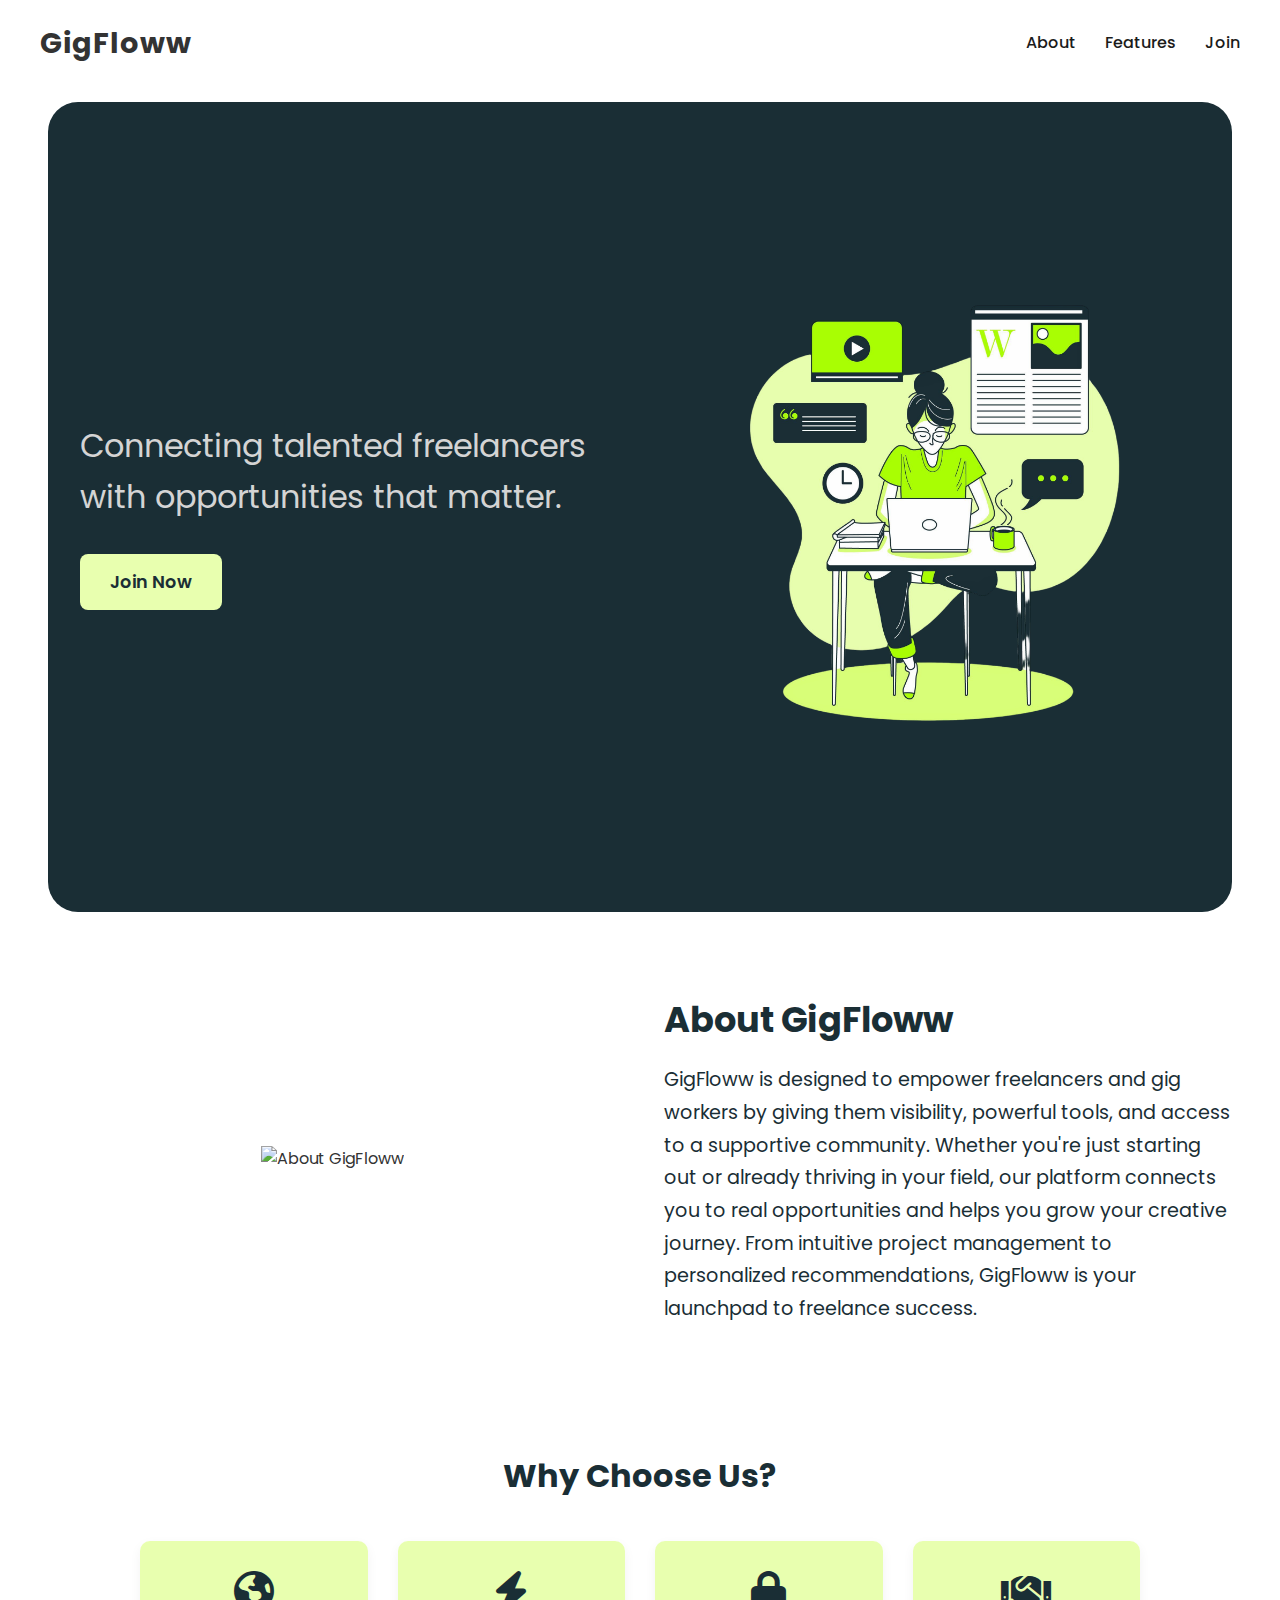
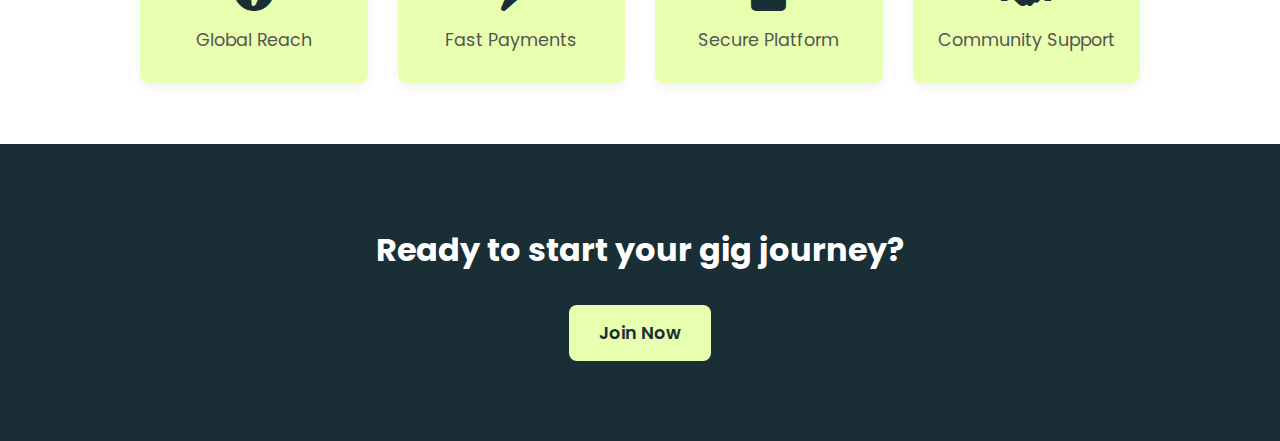
==== index.html @ bf16e70e "03" ====
<!DOCTYPE html>
<html lang="en">
<head>
  <meta charset="UTF-8" />
  <meta name="viewport" content="width=device-width, initial-scale=1.0"/>
  <title>GigFloww | Landing Page</title>
  <link rel="stylesheet" href="style.css" />
  <link href="https://fonts.googleapis.com/css2?family=Poppins&display=swap" rel="stylesheet">
  <!-- FontAwesome CDN -->
  <link rel="stylesheet" href="https://cdnjs.cloudflare.com/ajax/libs/font-awesome/6.0.0-beta3/css/all.min.css">
</head>
<body>
  <header class="header">
    <h1>GigFloww</h1>
    <nav class="nav">
      <a href="#about">About</a>
      <a href="#features">Features</a>
      <a href="#join">Join</a>
    </nav>
  </header>

  <section class="hero">
    <div class="hero-content">
      <div class="hero-text">
        <h2><span id="typed"></span></h2>
        <p>Connecting talented freelancers with opportunities that matter.</p>
        <a href="#join" class="cta-btn">Join Now</a>
      </div>
      <div class="hero-illustration">
        <img src="download.png" alt="Freelancer Illustration" />
      </div>
    </div>
  </section>

  <section id="about" class="about reveal">
    <div class="about-content">
      <div class="about-image">
        <img src="https://img.freepik.com/free-vector/windows-concept-illustration_114360-267.jpg?t=st=1744880869~exp=1744884469~hmac=a0d5ffa57e07b725de430ab573ec3831158b5d8b7a6aa098c9607ce0dd079481&w=826" alt="About GigFloww">
      </div>
      <div class="about-text">
        <h3>About GigFloww</h3>
        <p>
          GigFloww is designed to empower freelancers and gig workers by giving them visibility,
          powerful tools, and access to a supportive community. Whether you're just starting out
          or already thriving in your field, our platform connects you to real opportunities
          and helps you grow your creative journey. From intuitive project management to personalized
          recommendations, GigFloww is your launchpad to freelance success.
        </p>
      </div>
    </div>
  </section>

  <section id="features" class="features reveal">
    <h3>Why Choose Us?</h3>
    <div class="feature-grid">
      <div class="feature-card">
        <i class="fas fa-globe-americas"></i>
        <p>Global Reach</p>
      </div>
      <div class="feature-card">
        <i class="fas fa-bolt"></i>
        <p>Fast Payments</p>
      </div>
      <div class="feature-card">
        <i class="fas fa-lock"></i>
        <p>Secure Platform</p>
      </div>
      <div class="feature-card">
        <i class="fas fa-handshake"></i>
        <p>Community Support</p>
      </div>
    </div>
  </section>

  <section id="join" class="cta reveal">
    <h3>Ready to start your gig journey?</h3>
    <a href="#" class="cta-btn">Join Now</a>
  </section>

 
  <script src="script.js"></script>
</body>
</html>
---- style.css ----
* {
    margin: 0;
    padding: 0;
    box-sizing: border-box;
  }
  
  body {
    font-family: 'Poppins', sans-serif;
    line-height: 1.6;
    background: #fff;
    color: #333;
    scroll-behavior: smooth;
  }
  
/* Header Section */
.header {
   
    display: flex;
    justify-content: space-between;
    align-items: center;
    padding: 20px 40px;
    position: sticky;
    top: 0;
    z-index: 1000;
    background-color: white;
  }
  
  .header h1 {
    font-size: 1.8rem;
    font-weight: 700;
    letter-spacing: 1px;
  }
  
  .nav a {
    color: rgb(27, 27, 27);
    text-decoration: none;
    margin-left: 25px;
    font-weight: 500;
    font-size: 1rem;
    transition: color 0.3s ease;
  }
  
  .nav a:hover {
    color: #aaff01;
  }
  
  
  .hero {
    background: #1a2e35;
    height: 90vh;
    border-radius: 30px;
    padding: 4rem 2rem;
    margin: 1rem 3rem;
    display: flex;
    align-items: center;
    justify-content: center;
  }
  
  .hero-content {
    display: flex;
    align-items: center;
    justify-content: space-between;
    max-width: 1200px;
    margin: auto;
    gap: 3rem;
    flex-wrap: wrap;
  }
  
  .hero-text {
    flex: 1;
    min-width: 280px;
    color: #ffffff;
  }
  
  .hero-text h2 {
    font-size: 3.2rem;
    font-weight: bold;
    margin-bottom: 1rem;
  }
  
  .hero-text p {
    font-size: 2rem;
    margin-bottom: 2rem;
    color: #d4d4d4;
  }
  
  .cta-btn {
    background: #e8ffaf;
    color: #1a2e35;
    padding: 1rem 2rem;
    text-decoration: none;
    border-radius: 8px;
    font-weight: 600;
    font-size: 1.1rem;
    transition: 0.3s ease;
    display: inline-block;
  }
  
  .cta-btn:hover {
    background-color: #aaff01;
    color: #1a2e35;
  }
  
  .hero-illustration {
    flex: 1;
    height: 100%;
    display: flex;
    justify-content: center;
    align-items: center;
  }
  
  .hero-illustration img {
    width: 100%;
    height: auto;
    max-height: 600px;
    object-fit: contain;
  }
  
  .about {
    background: #ffffff;
    padding: 4rem 3rem;
  }
  
  .about-content {
    display: flex;
    align-items: center;
    justify-content: center;
    gap: 3rem;
    max-width: 1200px;
    margin: auto;
    flex-wrap: wrap;
  }
  
  .about-image {
    flex: 1;
    display: flex;
    justify-content: center;
    align-items: center;
  }
  
  .about-image img {
    max-width: 100%;
    height: auto;
    max-height: 500px;
    object-fit: contain;
  }
  
  .about-text {
    flex: 1;
    min-width: 280px;
    color: #1a2e35;
  }
  
  .about-text h3 {
    font-size: 2.2rem;
    margin-bottom: 1rem;
  }
  
  .about-text p {
    font-size: 1.2rem;
    line-height: 1.7;
  }
  
  /* Features Section */
#features {
    padding: 60px 20px;

  }
  
  #features h3 {
    text-align: center;
    font-size: 2rem;
    margin-bottom: 40px;
    color: #1a2e35;
  }
  
  .feature-grid {
    display: grid;
    grid-template-columns: repeat(auto-fit, minmax(220px, 1fr));
    gap: 30px;
    max-width: 1000px;
    margin: 0 auto;
  }
  
  .feature-card {
    background-color: #e8ffaf;
    padding: 30px 20px;
    border-radius: 10px;
    box-shadow: 0 4px 12px rgba(0, 0, 0, 0.05);
    text-align: center;
    transition: transform 0.3s ease, box-shadow 0.3s ease;
  }
  
  .feature-card:hover {
    transform: translateY(-5px);
    box-shadow: 0 8px 20px rgba(0, 0, 0, 0.1);
   
  }
  
  .feature-card i {
    font-size: 2.5rem;
    color: #1a2e35;
    margin-bottom: 15px;
  }
  
  .feature-card p {
    font-size: 1.1rem;
    color: #555;
  }
  
  /* Join CTA Section */
#join {
    background-color: #1a2e35;
    color: #ffffff;
    text-align: center;
    padding: 80px 20px;
  }
  
  #join h3 {
    font-size: 2rem;
    margin-bottom: 30px;
  }
  
  .cta-btn {
    display: inline-block;
    background-color: #e8ffaf;
    color: #1a2e35;
    font-weight: 600;
    text-decoration: none;
    padding: 14px 30px;
    border-radius: 8px;
    transition: background-color 0.3s ease, transform 0.3s ease;
  }
  
  .cta-btn:hover {
    background-color: #aaff01;
    transform: translateY(-3px);
  }
  
  @media (max-width: 1024px) {
    .hero {
      height: auto;
      padding: 3rem 2rem;
      margin: 1rem 1.5rem;
    }
  
    .hero-text h2 {
      font-size: 2.4rem;
    }
  
    .hero-text p {
      font-size: 1.5rem;
    }
  
    .cta-btn {
      font-size: 1rem;
      padding: 0.8rem 1.6rem;
    }
  
    .hero-illustration img {
      max-height: 450px;
    }
  }
  
  @media (max-width: 768px) {
    .hero {
      flex-direction: column;
      text-align: center;
      padding: 2rem 1rem;
      border-radius: 20px;
    }
  
    .hero-content {
      flex-direction: column;
      gap: 2rem;
    }
  
    .hero-text h2 {
      font-size: 2rem;
    }
  
    .hero-text p {
      font-size: 1.2rem;
    }
  
    .cta-btn {
      font-size: 0.9rem;
      padding: 0.7rem 1.4rem;
    }
  
    .hero-illustration img {
      max-height: 350px;
      width: 90%;
    }
  }
  
  @media (max-width: 480px) {
    .hero {
      margin: 1rem;
      padding: 1.5rem 1rem;
    }
  
    .hero-text h2 {
      font-size: 2rem;
    }
  
    .hero-text p {
      font-size: 1rem;
    }
  
    .cta-btn {
      font-size: 0.85rem;
      padding: 0.6rem 1.2rem;
    }
  
    .hero-illustration img {
      max-height: 300px;
    }
  }
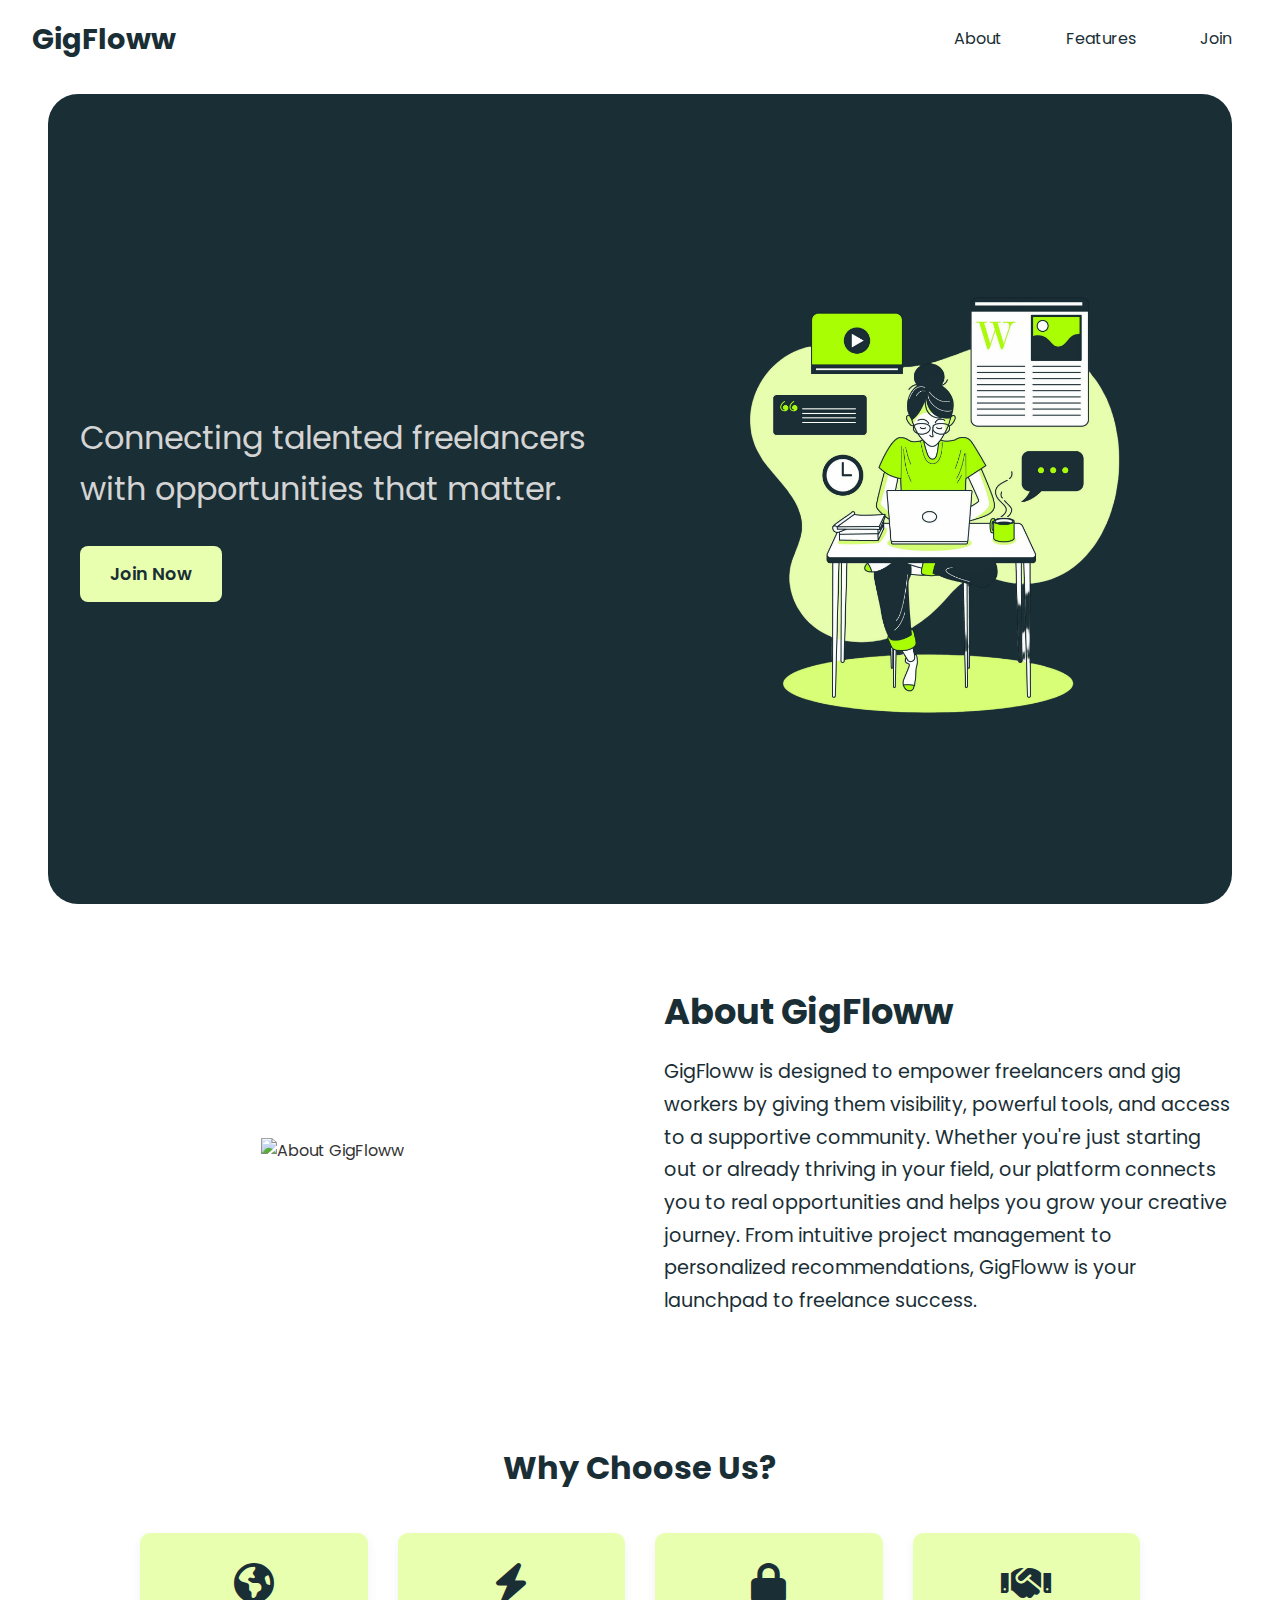
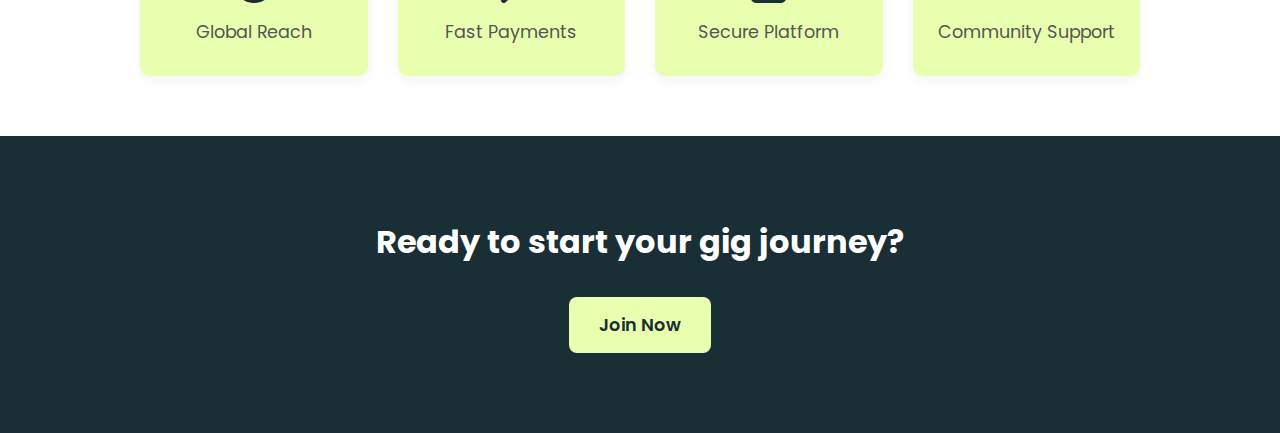
==== commit 360952f4: "first commit" ====
--- a/index.html
+++ b/index.html
@@ -17,7 +17,14 @@
       <a href="#features">Features</a>
       <a href="#join">Join</a>
     </nav>
+  
+    <div class="hamburger" onclick="toggleMenu()">
+      <span class="bar"></span>
+      <span class="bar"></span>
+      <span class="bar"></span>
+    </div>
   </header>
+  
 
   <section class="hero">
     <div class="hero-content">
@@ -77,7 +84,8 @@
     <a href="#" class="cta-btn">Join Now</a>
   </section>
 
- 
+
+  <script src="https://unpkg.com/scrollreveal"></script>
   <script src="script.js"></script>
 </body>
 </html>
--- a/style.css
+++ b/style.css
@@ -1,320 +1,352 @@
 * {
-    margin: 0;
-    padding: 0;
-    box-sizing: border-box;
-  }
+  margin: 0;
+  padding: 0;
+  box-sizing: border-box;
+}
+
+body {
+  font-family: 'Poppins', sans-serif;
+  line-height: 1.6;
+  background: #fff;
+  color: #333;
+  scroll-behavior: smooth;
+}
+
+.header {
+  display: flex;
+  justify-content: space-between;
+  align-items: center;
+  padding: 1rem 2rem;
+  background-color: white;
+  color: #1a2e35;
+}
+
+.header h1 {
+  font-size: 1.8rem;
+}
+
+.nav {
+  display: flex;
+  gap: 2rem;
+}
+
+.nav a {
+  text-decoration: none;
+  color: #1a2e35;
+  font-size: 1rem;
+  padding: 0.5rem 1rem;
+  border-radius: 4px;
+}
+
+.nav a:hover {
+  background-color: #2e434a;
+}
+
+.hamburger {
+  display: none;
+  cursor: pointer;
+  flex-direction: column;
+  gap: 4px;
+  align-items: center;
+}
+
+.hamburger .bar {
+  width: 25px;
+  height: 3px;
+  background-color: #333; /* Change to dark color for better visibility */
+  border-radius: 10px;
+}
+
+.hero {
+  background: #1a2e35;
+  height: 90vh;
+  border-radius: 30px;
+  padding: 4rem 2rem;
+  margin: 1rem 3rem;
+  display: flex;
+  align-items: center;
+  justify-content: center;
+}
+
+.hero-content {
+  display: flex;
+  align-items: center;
+  justify-content: space-between;
+  max-width: 1200px;
+  margin: auto;
+  gap: 3rem;
+  flex-wrap: wrap;
+}
+
+.hero-text {
+  flex: 1;
+  min-width: 280px;
+  color: #ffffff;
+}
+
+.hero-text h2 {
+  font-size: 3.2rem;
+  font-weight: bold;
+  margin-bottom: 1rem;
+}
+
+.hero-text p {
+  font-size: 2rem;
+  margin-bottom: 2rem;
+  color: #d4d4d4;
+}
+
+.cta-btn {
+  background: #e8ffaf;
+  color: #1a2e35;
+  padding: 1rem 2rem;
+  text-decoration: none;
+  border-radius: 8px;
+  font-weight: 600;
+  font-size: 1.1rem;
+  transition: 0.3s ease;
+  display: inline-block;
+}
+
+.cta-btn:hover {
+  background-color: #aaff01;
+  color: #1a2e35;
+}
+
+.hero-illustration {
+  flex: 1;
+  height: 100%;
+  display: flex;
+  justify-content: center;
+  align-items: center;
+}
+
+.hero-illustration img {
+  width: 100%;
+  height: auto;
+  max-height: 600px;
+  object-fit: contain;
+}
+
+.about {
+  background: #ffffff;
+  padding: 4rem 3rem;
+}
+
+.about-content {
+  display: flex;
+  align-items: center;
+  justify-content: center;
+  gap: 3rem;
+  max-width: 1200px;
+  margin: auto;
+  flex-wrap: wrap;
+}
+
+.about-image {
+  flex: 1;
+  display: flex;
+  justify-content: center;
+  align-items: center;
+}
+
+.about-image img {
+  max-width: 100%;
+  height: auto;
+  max-height: 500px;
+  object-fit: contain;
+}
+
+.about-text {
+  flex: 1;
+  min-width: 280px;
+  color: #1a2e35;
+}
+
+.about-text h3 {
+  font-size: 2.2rem;
+  margin-bottom: 1rem;
+}
+
+.about-text p {
+  font-size: 1.2rem;
+  line-height: 1.7;
+}
+
+/* Features Section */
+#features {
+  padding: 60px 20px;
+}
+
+#features h3 {
+  text-align: center;
+  font-size: 2rem;
+  margin-bottom: 40px;
+  color: #1a2e35;
+}
+
+.feature-grid {
+  display: grid;
+  grid-template-columns: repeat(auto-fit, minmax(220px, 1fr));
+  gap: 30px;
+  max-width: 1000px;
+  margin: 0 auto;
+}
+
+.feature-card {
+  background-color: #e8ffaf;
+  padding: 30px 20px;
+  border-radius: 10px;
+  box-shadow: 0 4px 12px rgba(0, 0, 0, 0.05);
+  text-align: center;
+  transition: transform 0.3s ease, box-shadow 0.3s ease;
+}
+
+.feature-card:hover {
+  transform: translateY(-5px);
+  box-shadow: 0 8px 20px rgba(0, 0, 0, 0.1);
+}
+
+.feature-card i {
+  font-size: 2.5rem;
+  color: #1a2e35;
+  margin-bottom: 15px;
+}
+
+.feature-card p {
+  font-size: 1.1rem;
+  color: #555;
+}
+
+/* Join CTA Section */
+#join {
+  background-color: #1a2e35;
+  color: #ffffff;
+  text-align: center;
+  padding: 80px 20px;
+}
+
+#join h3 {
+  font-size: 2rem;
+  margin-bottom: 30px;
+}
+
+.cta-btn {
+  display: inline-block;
+  background-color: #e8ffaf;
+  color: #1a2e35;
+  font-weight: 600;
+  text-decoration: none;
+  padding: 14px 30px;
+  border-radius: 8px;
+  transition: background-color 0.3s ease, transform 0.3s ease;
+}
+
+.cta-btn:hover {
+  background-color: #aaff01;
+  transform: translateY(-3px);
+}
+
+@media (max-width: 1024px) {
+  .hero {
+    height: auto;
+    padding: 3rem 2rem;
+    margin: 1rem 1.5rem;
+  }
+
+  .hero-text h2 {
+    font-size: 2.4rem;
+  }
+
+  .hero-text p {
+    font-size: 1.5rem;
+  }
+
+  .cta-btn {
+    font-size: 1rem;
+    padding: 0.8rem 1.6rem;
+  }
+
+  .hero-illustration img {
+    max-height: 450px;
+  }
+}
+
+@media (max-width: 768px) {
+  .hero {
+    flex-direction: column;
+    text-align: center;
+    padding: 2rem 1rem;
+    border-radius: 20px;
+  }
+
+  .hero-content {
+    flex-direction: column;
+    gap: 2rem;
+  }
+
+  .hero-text h2 {
+    font-size: 2rem;
+  }
+
+  .hero-text p {
+    font-size: 1.2rem;
+  }
+
+  .cta-btn {
+    font-size: 0.9rem;
+    padding: 0.7rem 1.4rem;
+  }
+
+  .hero-illustration img {
+    max-height: 350px;
+    width: 90%;
+  }
+  .nav {
+    display: none;
+    flex-direction: column;
+    width: 100%;
+    gap: 1rem;
+
+    position: absolute;
+    top: 80px;
+    left: 0;
+    background-color: #e6ffb3;
+    height: 500px;
+ text-align: center;
   
-  body {
-    font-family: 'Poppins', sans-serif;
-    line-height: 1.6;
-    background: #fff;
-    color: #333;
-    scroll-behavior: smooth;
-  }
-  
-/* Header Section */
-.header {
-   
+  }
+
+  /* Show the nav links when the menu is active */
+  .nav.active {
     display: flex;
-    justify-content: space-between;
-    align-items: center;
-    padding: 20px 40px;
-    position: sticky;
-    top: 0;
-    z-index: 1000;
-    background-color: white;
-  }
-  
-  .header h1 {
-    font-size: 1.8rem;
-    font-weight: 700;
-    letter-spacing: 1px;
-  }
-  
-  .nav a {
-    color: rgb(27, 27, 27);
-    text-decoration: none;
-    margin-left: 25px;
-    font-weight: 500;
+  }
+
+  .hamburger {
+    display: flex;
+  }
+}
+
+@media (max-width: 480px) {
+  .hero {
+    margin: 1rem;
+    padding: 1.5rem 1rem;
+  }
+
+  .hero-text h2 {
+    font-size: 2rem;
+  }
+
+  .hero-text p {
     font-size: 1rem;
-    transition: color 0.3s ease;
-  }
-  
-  .nav a:hover {
-    color: #aaff01;
-  }
-  
-  
-  .hero {
-    background: #1a2e35;
-    height: 90vh;
-    border-radius: 30px;
-    padding: 4rem 2rem;
-    margin: 1rem 3rem;
-    display: flex;
-    align-items: center;
-    justify-content: center;
-  }
-  
-  .hero-content {
-    display: flex;
-    align-items: center;
-    justify-content: space-between;
-    max-width: 1200px;
-    margin: auto;
-    gap: 3rem;
-    flex-wrap: wrap;
-  }
-  
-  .hero-text {
-    flex: 1;
-    min-width: 280px;
-    color: #ffffff;
-  }
-  
-  .hero-text h2 {
-    font-size: 3.2rem;
-    font-weight: bold;
-    margin-bottom: 1rem;
-  }
-  
-  .hero-text p {
-    font-size: 2rem;
-    margin-bottom: 2rem;
-    color: #d4d4d4;
-  }
-  
+  }
+
   .cta-btn {
-    background: #e8ffaf;
-    color: #1a2e35;
-    padding: 1rem 2rem;
-    text-decoration: none;
-    border-radius: 8px;
-    font-weight: 600;
-    font-size: 1.1rem;
-    transition: 0.3s ease;
-    display: inline-block;
-  }
-  
-  .cta-btn:hover {
-    background-color: #aaff01;
-    color: #1a2e35;
-  }
-  
-  .hero-illustration {
-    flex: 1;
-    height: 100%;
-    display: flex;
-    justify-content: center;
-    align-items: center;
-  }
-  
+    font-size: 0.85rem;
+    padding: 0.6rem 1.2rem;
+  }
+
   .hero-illustration img {
-    width: 100%;
-    height: auto;
-    max-height: 600px;
-    object-fit: contain;
-  }
-  
-  .about {
-    background: #ffffff;
-    padding: 4rem 3rem;
-  }
-  
-  .about-content {
-    display: flex;
-    align-items: center;
-    justify-content: center;
-    gap: 3rem;
-    max-width: 1200px;
-    margin: auto;
-    flex-wrap: wrap;
-  }
-  
-  .about-image {
-    flex: 1;
-    display: flex;
-    justify-content: center;
-    align-items: center;
-  }
-  
-  .about-image img {
-    max-width: 100%;
-    height: auto;
-    max-height: 500px;
-    object-fit: contain;
-  }
-  
-  .about-text {
-    flex: 1;
-    min-width: 280px;
-    color: #1a2e35;
-  }
-  
-  .about-text h3 {
-    font-size: 2.2rem;
-    margin-bottom: 1rem;
-  }
-  
-  .about-text p {
-    font-size: 1.2rem;
-    line-height: 1.7;
-  }
-  
-  /* Features Section */
-#features {
-    padding: 60px 20px;
-
-  }
-  
-  #features h3 {
-    text-align: center;
-    font-size: 2rem;
-    margin-bottom: 40px;
-    color: #1a2e35;
-  }
-  
-  .feature-grid {
-    display: grid;
-    grid-template-columns: repeat(auto-fit, minmax(220px, 1fr));
-    gap: 30px;
-    max-width: 1000px;
-    margin: 0 auto;
-  }
-  
-  .feature-card {
-    background-color: #e8ffaf;
-    padding: 30px 20px;
-    border-radius: 10px;
-    box-shadow: 0 4px 12px rgba(0, 0, 0, 0.05);
-    text-align: center;
-    transition: transform 0.3s ease, box-shadow 0.3s ease;
-  }
-  
-  .feature-card:hover {
-    transform: translateY(-5px);
-    box-shadow: 0 8px 20px rgba(0, 0, 0, 0.1);
-   
-  }
-  
-  .feature-card i {
-    font-size: 2.5rem;
-    color: #1a2e35;
-    margin-bottom: 15px;
-  }
-  
-  .feature-card p {
-    font-size: 1.1rem;
-    color: #555;
-  }
-  
-  /* Join CTA Section */
-#join {
-    background-color: #1a2e35;
-    color: #ffffff;
-    text-align: center;
-    padding: 80px 20px;
-  }
-  
-  #join h3 {
-    font-size: 2rem;
-    margin-bottom: 30px;
-  }
-  
-  .cta-btn {
-    display: inline-block;
-    background-color: #e8ffaf;
-    color: #1a2e35;
-    font-weight: 600;
-    text-decoration: none;
-    padding: 14px 30px;
-    border-radius: 8px;
-    transition: background-color 0.3s ease, transform 0.3s ease;
-  }
-  
-  .cta-btn:hover {
-    background-color: #aaff01;
-    transform: translateY(-3px);
-  }
-  
-  @media (max-width: 1024px) {
-    .hero {
-      height: auto;
-      padding: 3rem 2rem;
-      margin: 1rem 1.5rem;
-    }
-  
-    .hero-text h2 {
-      font-size: 2.4rem;
-    }
-  
-    .hero-text p {
-      font-size: 1.5rem;
-    }
-  
-    .cta-btn {
-      font-size: 1rem;
-      padding: 0.8rem 1.6rem;
-    }
-  
-    .hero-illustration img {
-      max-height: 450px;
-    }
-  }
-  
-  @media (max-width: 768px) {
-    .hero {
-      flex-direction: column;
-      text-align: center;
-      padding: 2rem 1rem;
-      border-radius: 20px;
-    }
-  
-    .hero-content {
-      flex-direction: column;
-      gap: 2rem;
-    }
-  
-    .hero-text h2 {
-      font-size: 2rem;
-    }
-  
-    .hero-text p {
-      font-size: 1.2rem;
-    }
-  
-    .cta-btn {
-      font-size: 0.9rem;
-      padding: 0.7rem 1.4rem;
-    }
-  
-    .hero-illustration img {
-      max-height: 350px;
-      width: 90%;
-    }
-  }
-  
-  @media (max-width: 480px) {
-    .hero {
-      margin: 1rem;
-      padding: 1.5rem 1rem;
-    }
-  
-    .hero-text h2 {
-      font-size: 2rem;
-    }
-  
-    .hero-text p {
-      font-size: 1rem;
-    }
-  
-    .cta-btn {
-      font-size: 0.85rem;
-      padding: 0.6rem 1.2rem;
-    }
-  
-    .hero-illustration img {
-      max-height: 300px;
-    }
-  }
-  +    max-height: 300px;
+  }
+}
